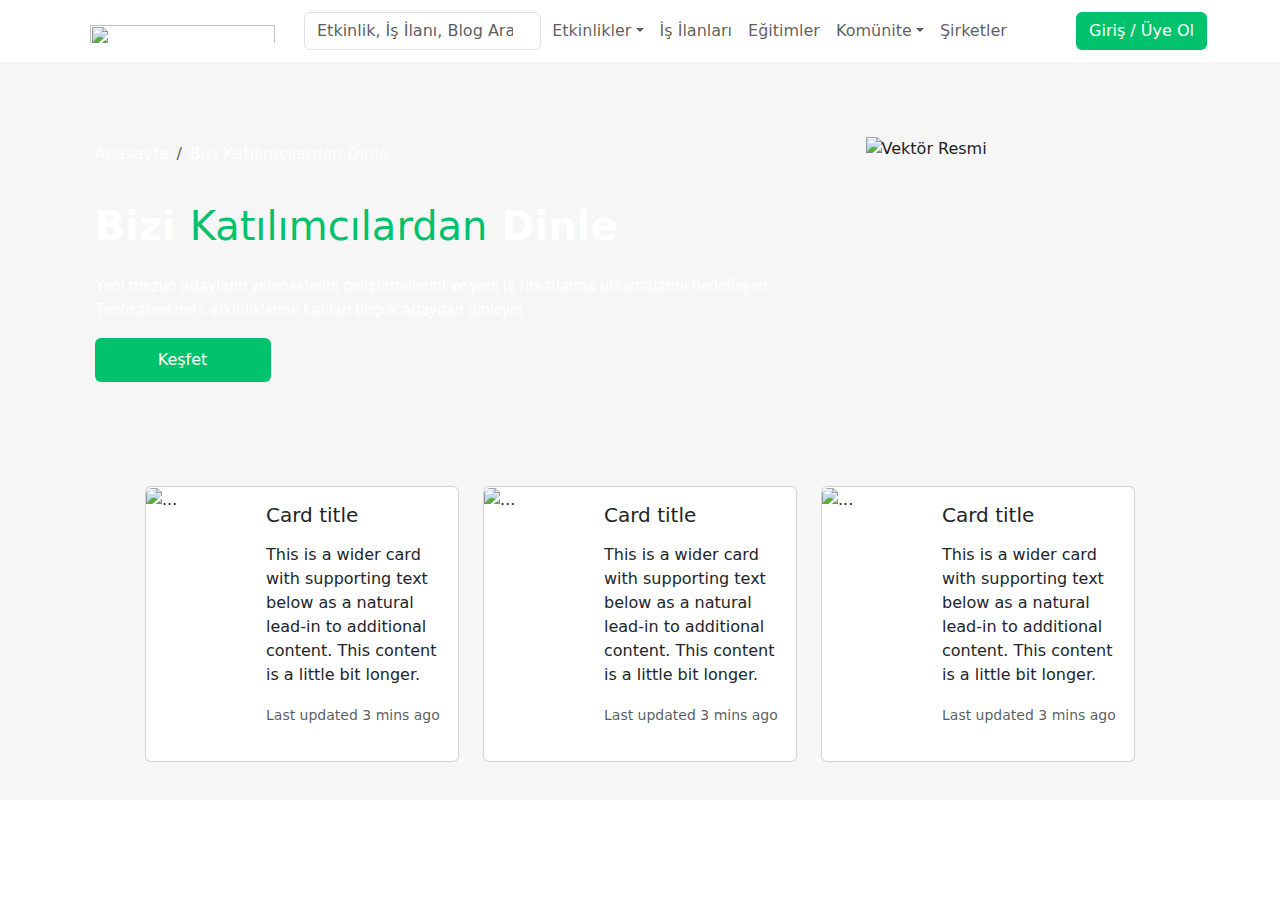
==== user-stories.html @ 36d45616 "Kod geliştirildi" ====
<!DOCTYPE html>
<html lang="en">
<head>
    <meta charset="UTF-8">
    <meta name="viewport" content="width=device-width, initial-scale=1.0">
    <link rel="icon" href="[data-uri]" type="image/x-icon" />
    <link rel="stylesheet" href="wwwroot/bootstrap/css/bootstrap.min.css">
    <link rel="stylesheet" href="https://cdnjs.cloudflare.com/ajax/libs/font-awesome/6.6.0/css/all.min.css" integrity="sha512-Kc323vGBEqzTmouAECnVceyQqyqdsSiqLQISBL29aUW4U/M7pSPA/gEUZQqv1cwx4OnYxTxve5UMg5GT6L4JJg==" crossorigin="anonymous" referrerpolicy="no-referrer" />
    <link rel="stylesheet" href="wwwroot/css/styles.css">
    <style>
    main{
        background-color:#F6F6F6 ;
    }
    .disDiv{
            padding: 0 24px;
    }
    .outer-div {
            padding: 24px;
        }
    .enDis {
            justify-content: center; /* Ortaya hizalamak için yatayda */
   
  
    }
    .row{
        display: flex;
        flex-wrap: wrap;
        justify-content: center;
    }
    .card{
        display: flex;
        flex-direction: column;
        height: 100%;
        align-items: center;
    }
    .custom-section {
    background-image: url('https://www.techcareer.net/assets/images/call-to-actions/pages/user-stories/background.png');
    background-repeat: no-repeat;
    background-size: cover;
    background-position: center;
    max-height: 400px;
    justify-content: center;
    align-items: center;
    height: 400px;
    width: 100%;
    padding: 0 0px;
    display: flex;
    align-items: center;
    }
    .left-column{
    display: flex;
    flex-direction: column;
    justify-content: flex-start;
    margin-top: 0;
    }

    .left-column h1 {
    margin-top: 20px;
    color:white;
    font-weight: 600;
    }
    .left-column span{
        color:#00C26D;
        font-weight: 500;
    }

    .vector-image {
    width: 320px;
    height: 250px;
    }
    .custom-section .left-column .breadcrumb a {
        color:white;
        text-decoration: none;
    }
    .custom-section .left-column p {
        color:white;
        font-size: 1rem;
        font-family: Roboto, sans-serif;
        line-height: 1.5;
        display: flex;
    }
    .custom-section .left-column button {
        color:white;
        font-size: 1rem;
        background-color: #00C26D;
        width: 150px;
        height: 30px;
    }
    .left-column .breadcrumb{
        margin-top: 0;
    }


    </style>
    <title>Bizi Katılımcılardan Dinle</title>
</head>
<body>
    <div class="container">
        <!-- Header -->
        <header class="css-1e3jqh">
            <div class="MuiContainer-root">
                <div class="toolbar">
                    <div class="container-fluid">
                        <div class="navbar navbar-expand-lg bg-body rounded">
                            <div class="collapse navbar-collapse d-lg-flex" id="navbarsExample11">
                                <a class="navbar-brand col-lg-2 p-2" href="#"><img loading="lazy" width="185" height="20" src="https://www.techcareer.net/assets/images/common/techcareer-logo.svg"></a>
                                <div class="col-lg-3 me-5">
                                    <form class="d-flex" role="search">
                                        <input class="form-control me-5" type="search" placeholder="Etkinlik, İş İlanı, Blog Ara" aria-label="Etkinlik, İş İlanı, Blog Ara">
                                    </form>
                                </div>
                                <ul class="navbar-nav col-lg-3 justify-content-lg-center">
                                    <li class="nav-item dropdown">
                                        <a class="nav-link dropdown-toggle" href="#" data-bs-toggle="dropdown" aria-expanded="false">Etkinlikler</a>
                                        <ul class="dropdown-menu">
                                            <li><a class="dropdown-item" href="#">Bootcamp</a></li>
                                            <li><a class="dropdown-item" href="#">Hackathon</a></li>
                                            <li><a class="dropdown-item" href="#">Hiring Challenge</a></li>
                                            <li><a class="dropdown-item" href="#">Tüm Etkinlikler</a></li>
                                        </ul>
                                    </li>
                                    <li class="nav-item">
                                        <a class="nav-link" href="#">İş İlanları</a>
                                    </li>
                                    <li class="nav-item">
                                        <a class="nav-link">Eğitimler</a>
                                    </li>
                                    <li class="nav-item dropdown">
                                        <a class="nav-link dropdown-toggle" href="#" data-bs-toggle="dropdown">Komünite</a>
                                        <ul class="dropdown-menu">
                                            <li><a class="dropdown-item" href="#">Komüniteye Katıl</a></li>
                                            <li><a class="dropdown-item" href="#">TDC</a></li>
                                            <li><a class="dropdown-item" href="#">Blog</a></li>
                                            <li><a class="dropdown-item" href="#">Podcast</a></li>
                                            <li><a class="dropdown-item" href="#">Kariyer Rehberi</a></li>
                                            <li><a class="dropdown-item" href="#">Teknik Sözlük</a></li>
                                        </ul>
                                    </li>
                                    <li class="nav-item">
                                        <a href="#" class="nav-link">Şirketler</a>
                                    </li>
                                </ul>
                                <div class="d-lg-flex col-lg-3 justify-content-lg-end" style="font-weight:200;">
                                    <button class="btn " style="background-color: #00C26D; color: white; ">Giriş / Üye Ol</button>
                                </div>
                            </div>
                        </div>
                    </div>
                </div>
            </div>
        </header>
    </div>
        <main>
            <div class="disDiv">
            <div class="container-fluid custom-section d-flex align-items-center">
                <div class="container">
                    <div class="row d-flex align-items-center">
                        <div class="col-md-7 left-column">
                            <nav class="mt-0" aria-label="breadcrumb">
                                <ol class="breadcrumb">
                                    <li class="breadcrumb-item"><a href="#">Anasayfa</a></li>
                                    <li class="breadcrumb-item active" aria-current="page"><a href="">Bizi Katılımcılardan Dinle</a></li>
                                </ol>
                            </nav>
                            <div>
                                <h1>Bizi <span>Katılımcılardan</span> Dinle</h1>
                            </div>
                            
                            <p>Yeni mezun adayların yeteneklerini geliştirmelerini ve yeni iş fırsatlarına ulaşmalarını hedefleyen Techcareer.net'i, etkinliklerine katılan birçok adaydan dinleyin</p>
                            <button class="btn">Keşfet</button>
                        </div>
                        <div class="col-md-4 right-column d-flex justify-content-end">
                            <img src="https://www.techcareer.net/assets/images/call-to-actions/pages/user-stories/vector.svg" class="img-fluid vector-image" alt="Vektör Resmi">
                        </div>
                    </div>
                </div>
            </div>
        </div>

        <!-- Yorum Alanı Başlıyor -->

        <div class="enDis">
            <div class="outer-div">
                <div class="row">
                    <div class="col-12 col-md-3 mb-3">
                        <div class="card mb-3" style="max-width: 540px;">
                            <div class="row g-0">
                              <div class="col-md-4">
                                <img src="..." class="img-fluid rounded-start" alt="...">
                              </div>
                              <div class="col-md-8">
                                <div class="card-body">
                                  <h5 class="card-title">Card title</h5>
                                  <p class="card-text">This is a wider card with supporting text below as a natural lead-in to additional content. This content is a little bit longer.</p>
                                  <p class="card-text"><small class="text-body-secondary">Last updated 3 mins ago</small></p>
                                </div>
                              </div>
                            </div>
                          </div>
                    </div>
                    <div class="col-12 col-md-3 mb-3">
                        <div class="card mb-3" style="max-width: 540px;">
                            <div class="row g-0">
                              <div class="col-md-4">
                                <img src="..." class="img-fluid rounded-start" alt="...">
                              </div>
                              <div class="col-md-8">
                                <div class="card-body">
                                  <h5 class="card-title">Card title</h5>
                                  <p class="card-text">This is a wider card with supporting text below as a natural lead-in to additional content. This content is a little bit longer.</p>
                                  <p class="card-text"><small class="text-body-secondary">Last updated 3 mins ago</small></p>
                                </div>
                              </div>
                            </div>
                          </div>
                    </div>
                    <div class="col-12 col-md-3 mb-3">
                        <div class="card mb-3" style="max-width: 540px;">
                            <div class="row g-0">
                              <div class="col-md-4">
                                <img src="..." class="img-fluid rounded-start" alt="...">
                              </div>
                              <div class="col-md-8">
                                <div class="card-body">
                                  <h5 class="card-title">Card title</h5>
                                  <p class="card-text">This is a wider card with supporting text below as a natural lead-in to additional content. This content is a little bit longer.</p>
                                  <p class="card-text"><small class="text-body-secondary">Last updated 3 mins ago</small></p>
                                </div>
                              </div>
                            </div>
                          </div>
                    </div>
                    <!-- Daha fazla kart buraya eklenecek -->
                </div>
            </div>
        </div>
                    
        </main>
    
    <script src="wwwroot/bootstrap/js/bootstrap.bundle.min.js"></script>
    <script src="wwwroot/js/index.js"></script>
</body>
</html>
---- wwwroot/css/styles.css ----
@import url('https://fonts.googleapis.com/css2?family=Roboto:ital,wght@0,100;0,300;0,400;0,500;0,700;0,900;1,100;1,300;1,400;1,500;1,700;1,900&display=swap');

*, *::before, *::after{
    box-sizing: inherit;
}
body{
padding: 0;
margin: 0;
color: #1D1D1D;
font-size: 1rem;
background-color: #fff;
max-width: 100%;
width: 100%;
background-color: #fff;
position: relative;
}
.MuiContainer-root {
   align-items: center;
    justify-content: space-between; 
}
img {
    overflow-clip-margin: content-box;
    overflow: clip;
}
.css-1e3jqh{
    background-color: #fff; /* Arka plan rengini tanımla */
    color: #fff;
  /*  box-shadow: 0px 10px 0 rgba(0, 0, 0, 0.2)  */
}

header{
margin: 0;
background-color: #F8F9FA;
}
main{
display: block;
unicode-bidi: isolate;
}/*
footer{

}
*/
.navbar-nav {
    white-space: nowrap;
}
.griAlan{
    background-color: #293349;
    width: 100%;
    height: 126px;
    position: relative;
}
.css-1aqbj7p{
    background-color: #F6F8FF;
    width: 100%;
    max-width: 100%;
}
.element-1 {
    position: absolute;
    margin-left: auto;
    margin-right: auto;;
    top: 50px;
    left: 21%;
}
.element-2 {
    position: absolute;
    margin-left: auto;
    margin-right: auto;
    right: 20.5%;
    top: 44px;
}


.css-1u594y4{
    padding-left: 0;
    padding-right: 0;
    width: 100%;
    margin-left: auto;
    box-sizing: border-box;
    margin-right: auto;
    display: block;
    padding-left: 16px;
    padding-right: 16px;
    margin: auto;
    position: relative;
    z-index: 3;
    right: 0;
}
.slick-list{
    overflow: hidden;
    margin: 0;
    padding: 0;
    position: relative;
    display: block;
    top: 65px;
}
.slick-list {
    position: relative;
    margin-left: auto;
    margin-right: auto;
    border-style: solid;
    border-width: 0px 16px 16px 0px;
    border-image-slice: 0 16 16 0;
    border-image-source: linear-gradient(-125deg, transparent 13px, #00C26D 0 calc(100% - 9px), transparent 0);
        
    }
.css-56k8jx{
    position:relative;
    width: 100%;
    height: 100%;
    display: flex;
    -webkit-box-align: center;
    align-items: center;
    background-color: #F0F0F0;
}
.css-1qsxih2{
    width: 100%;
    margin-left: auto;
    box-sizing: border-box;
    margin-right: auto;
    display: block;
    padding-left: 16px;
    padding-right: 16px;
}
#carousel-container {
    position: relative;
    display: flex;
    justify-content: center;
    /* transition: transform 0.5s ease; */
    width: 1032px;
    overflow: hidden;
    margin: 0 auto;
  }
.carousel-control-prev, .carousel-control-next{
    opacity:1;
    transition: transform 0.5s ease;
}
  #customCarousel{
    display: flex;
  width: 1032px; /* 5 görsel x 170px genişlik + boşluklar */
  overflow: hidden;
  margin: 0 auto; /* Ortaya hizalar */
  position: relative;
  }
  .carousel-item.active {
    display: flex;
    justify-content: center;
  }
  
  #customCarousel .carousel .slide {
    overflow: hidden;
    justify-content: center;
  }

  #carouselPrev,#carouselPrev1,#carouselPrev2,  #carouselNext,#carouselNext1,#carouselNext2 {
    position: absolute;
    top: 50%;
    transform: translateY(-50%);
    background:url('https://www.techcareer.net/assets/images/common/pagination-icon.svg');
    background-repeat: no-repeat;
    color: #fff;
    border: none;
    padding: 25px;
    cursor: pointer;
    z-index: 2;
  }
  
  #carouselPrev,#carouselPrev1,#carouselPrev2  {
    left: 30px; /* Butonların sola hizalanması */
    transform:translateY(-50%) rotate(180deg);
    content: "←";
  }

  #carouselPrev::before,#carouselPrev1::before,#carouselPrev2::before  {
    opacity: 1;
    color:#fff;
  }
 

  #carouselNext,#carouselNext1,#carouselNext2 {
    right: 10px; /* Butonların sağa hizalanması */
  }
  #carouselNext::before,#carouselNext1::before,#carouselNext2::before {
    opacity: 1;
    color:#fff;
  }
  span .carousel-control-prev-icon{
    display: none;
  }
.css-1mua0o4{
    background-color: #F6F6F6;
    padding-top: 48px;
    padding-bottom: 48px;
}
.css-1qsxih2{
    /*width: 100%;
    margin-left: auto;
    box-sizing: border-box;
    margin-right: auto;
    display: block;*/
    padding: 16px; /* Padding değerini ihtiyacınıza göre ayarlayın */
    max-width: 1200px; /* Genişliği ekran boyutuna göre ayarlayın */
    margin: 0 auto; /* Ortalamak için auto margin kullanın */
}
.css-1sg0zbq{
    margin: 0;
    font-size: 2rem;
    font-weight: bold;
    letter-spacing: 0.25px;
    line-height: 1.2;
    font-family: Roboto, sans-serif;
    text-align: center;
    margin-bottom: 32px;
    color: #1D1D1D;
}
h2{
    display: block;
    margin-block-start: 0.83em;
    margin-block-end: 0.83em;
    margin-inline-start: 0px;
    margin-inline-end: 0px;
    font-weight: bold;
    unicode-bidi: isolate;

}
.css-hvihbn {
    box-sizing: border-box;
    display: -webkit-box;
    display: -webkit-flex;
    display: -ms-flexbox;
    display: flex;
    -webkit-box-flex-wrap: wrap;
    -webkit-flex-wrap: wrap;
    -ms-flex-wrap: wrap;
    flex-wrap: wrap;
    width: 100%;
    -webkit-flex-direction: row;
    -ms-flex-direction: row;
    flex-direction: row;
 /*   margin-top: -20px; */
    -webkit-box-pack: center;
    -ms-flex-pack: center;
    -webkit-justify-content: center;
    justify-content: center;
    -webkit-align-items: center;
    -webkit-box-align: center;
    -ms-flex-align: center;
    align-items: center;
}
.css-adfut0{
    margin:0;
    font:inherit;
    color:#00C26D;
    -webkit-text-decoration: none;
    text-decoration: none;
}
.css-9s7n10 {
    width: 100%;
    position: relative;
    border-radius: 4px;
    margin-top:-60px;
    padding: 16px;
    padding-bottom: 16px;
}

.css-cxrmjv {
    overflow: hidden;
    text-overflow: ellipsis;
    padding-left: 7px;
    padding-right: 7px;
    white-space: nowrap;
}
.css-1d3bbye{
    box-sizing: border-box;
    display: -webkit-box;
    display: -webkit-flex;
    display: -ms-flexbox;
    display: flex;
    -webkit-box-flex-wrap: wrap;
    -webkit-flex-wrap: wrap;
    -ms-flex-wrap: wrap;
    flex-wrap: wrap;
    width: 100%;
    -webkit-flex-direction: row;
    -ms-flex-direction: row;
    flex-direction: row;
}
.css-1coxk5r {
    box-sizing: border-box;
    margin: 0;
    -webkit-flex-direction: row;
    -ms-flex-direction: row;
    flex-direction: row;
    -webkit-flex-basis: 58.333333%;
    -ms-flex-preferred-size: 58.333333%;
    flex-basis: 58.333333%;
    -webkit-box-flex: 0;
    -webkit-flex-grow: 0;
    -ms-flex-positive: 0;
    flex-grow: 0;
    max-width: 58.333333%;
    padding: 16px;
    padding-right: 0px;
}
.css-1l56znf {
    box-sizing: border-box;
    margin: 0;
    -webkit-flex-direction: row;
    -ms-flex-direction: row;
    flex-direction: row;
    -webkit-flex-basis: 41.666667%;
    -ms-flex-preferred-size: 41.666667%;
    flex-basis: 41.666667%;
    -webkit-box-flex: 0;
    -webkit-flex-grow: 0;
    -ms-flex-positive: 0;
    flex-grow: 0;
    max-width: 41.666667%;
    padding: 16px;
}
.card-img-top {
    object-fit: cover;
}
.chip {
    margin: 2px;
    padding: 5px 10px;
    border: 1px solid #6c757d;
    border-radius: 16px;
    background-color: #f8f9fa;
    color: #6c757d;
    display: inline-block;
}
.chip.secondary {
    border-color: #007bff;
    color: #007bff;
}
.full-width {
    width: 100%;
}
.divider {
    border-top: 1px solid #dee2e6;
    margin: 20px 0;
}
.card-container {
    margin-bottom: 20px;
}
.card-img-top{
    margin-top: 10px;
}

@media (min-width: 600px) {
    .css-1qsxih2 {
        padding-left: 24px;
        padding-right: 24px;
    }
}
@media (min-width: 1200px) {
    .css-1qsxih2 {
        max-width: 1200px;
    }
}
.css-d7xnu1 {
    width: 100%;
    margin-left: auto;
    box-sizing: border-box;
    margin-right: auto;
    display: block;
    padding-left: 16px;
    padding-right: 16px;
    padding-top: 48px;
    padding-bottom: 48px;
}
.display-5 {
    font-size: 2.5rem; /* Başlığı daha büyük hale getirmek için */
    font-weight: 600;
}
.css-1u3t278 {
    box-sizing: border-box;
    display: -webkit-box;
    display: -webkit-flex;
    display: -ms-flexbox;
    display: flex;
    -webkit-box-flex-wrap: wrap;
    -webkit-flex-wrap: wrap;
    -ms-flex-wrap: wrap;
    flex-wrap: wrap;
    width: 100%;
    -webkit-flex-direction: row;
    -ms-flex-direction: row;
    flex-direction: row;
    width: calc(100% + 24px);
    margin-left: -24px;
}
.css-1lmghtu {
    box-sizing: border-box;
    margin: 0;
    display: flex;
    -webkit-flex-direction: row;
    -ms-flex-direction: row;
    flex-direction: row;
    justify-content: center;
    align-items: center;
}
.css-1qm1lh {
    margin-bottom: 16px;
}
.css-nl5o9c {
    margin: 0;
    font-size: 1.125rem;
    font-weight: 500;
    letter-spacing: 0.15px;
    line-height: 1.4;
    font-family: Roboto, sans-serif;
    margin-bottom: 8px;
    word-break: break-word;
}
.css-1g4jgci {
    margin: 0;
    font-size: 0.875rem;
    letter-spacing: 0.17px;
    font-family: Roboto, sans-serif;
    font-weight: 400;
    line-height: 1.43;
    word-break: break-word;
}
.css-be7eom {
    margin: 0;
    font-size: 1.5625rem;
    font-weight: 500;
    letter-spacing: 0.25px;
    line-height: 1.2;
    font-family: Roboto, sans-serif;
}
.css-7t82bl {
    margin: 0;
    font-size: 1.125rem;
    font-weight: 600;
    letter-spacing: 0.15px;
    line-height: 1.4;
    font-family: Roboto, sans-serif;
    margin-top: 8px;
    margin-bottom: 8px;
    color: #00C26D;
}
@media (min-width: 900px) {
    .css-1s4dy3l {
        background: #EFFFEB url('https://www.techcareer.net/assets/images/pages/careerGuide/common/cta-bg-desktop.svg') right bottom no-repeat;
        max-height: 500px;
    }
}
.css-18j1132 {
    position: relative;
    justify-content: center;
    width: 100%;
    height: auto;
    display: -webkit-box;
    display: -webkit-flex;
    display: -ms-flexbox;
    display: flex;
    -webkit-align-items: center;
    -webkit-box-align: center;
    -ms-flex-align: center;
    align-items: center;
    background-color: #F6F6F6;
    padding-top: 48px;
    padding-bottom: 48px;
}
.css-fm7guu {
    margin: 0;
    font-size: 1.5625rem;
    font-weight: 500;
    letter-spacing: 0.25px;
    line-height: 1.2;
    font-family: Roboto, sans-serif;
    margin-bottom: 32px;
}

 /*
.css-u7q6xk{
    
}
 Belirli bir container içindeki ilk row g-0 
.MuiBox-root.css-18j1132 .MuiContainer-root.css-1qsxih2 .carousel-inner .carousel-item .d-flex .row.g-0 {
    
} */

#bodyAuthor{
    display: flex;
    flex-direction: column;
    justify-content: space-between;
    height: 100%;
}
.css-18j1132 .carousel-inner img {
    width: 100%;
    height: 100%;
    object-fit: contain;
    border-radius: 4px; /* Yuvarlak kenarları korumak için */
}


.col-md-8 {
    overflow-y: hidden; /* col-md-8 divi içinde scrollbar oluşmasını engeller */
}

.scrollable-text {
    max-height: 150px; /* Yazının kaplayacağı maksimum yükseklik */
    overflow-y: auto; /* Scrollbar aktif etmek için */
    padding-right: 10px; /* Scrollbar ile metin arasında boşluk bırakır */
    margin-right: -10px; /* İkinci scrollbar'ı engellemek için */
}
.sahis {
    display: flex;
    align-items: center;
    position: relative;
    margin: 40px;
}
.svgTirnak {
    position:absolute;
    margin-right: 8px;
    top:0;
    left:-40px;
}
.ms-1 .card-text + .card-text{
    margin-top:0;
}

.css-1i4mfz {
    display: inline-flex; /* Elemanları yatay olarak hizalar */
    align-items: center;  /* Dikey hizalamayı ortalar */
    text-decoration: none; /* Alt çizgiyi kaldırır */
    color: #00C26D;
}

.css-1i4mfz .css-pt151d {
    margin-left: 8px; /* İkon ile metin arasında boşluk bırakır */
    display: inline-flex; /* İkonun hizalanmasını sağlar */
}

.css-vubbuv {
    width: 20px;
    height: 20px;
    color:#00C26D;
}
.yesilButon{
    font-weight: 500;
}
.css-fd2ajh{
    background-color: #293349;
    padding-top: 48px;
    padding-bottom: 48px;
    text-align: center;
    color:#fff;
}
.css-1e8t2v3 {
    margin:0;
    font-weight: 500;
    letter-spacing: 0.25px;
    line-height: 1.2;
    font-family: Roboto, sans-serif;
    margin-bottom: 16px;
}
.css-blwhuo {
    margin: 0;
    font-size: 1.25rem;
    line-height: 1.33;
    font-family: Roboto, sans-serif;
    font-weight: 400;
    margin-bottom: 32px;
}
form{
    display: block;
    margin-top:0em;

}
/*
.css-1l4w6pd {
    display: -webkit-box;
    display: -webkit-flex;
    display: -ms-flexbox;
    display: flex;
    -webkit-box-pack: center;
    -ms-flex-pack: center;
    -webkit-justify-content: center;
    justify-content: center;
}
    
.css-1xp7el {
    position: relative;
}
.css-1tenbrk {
    display: -webkit-inline-box;
    display: -webkit-inline-flex;
    display: -ms-inline-flexbox;
    display: inline-flex;
    -webkit-flex-direction: column;
    -ms-flex-direction: column;
    flex-direction: column;
    position: relative;
    min-width: 0;
    padding: 0;
    margin: 0;
    border: 0;
    vertical-align: top;
    width: 100%;
}
.css-dafp8o {
    font-size: 1rem;
    letter-spacing: 0.15px;
    font-family: Roboto, sans-serif;
    font-weight: 400;
    line-height: 1.4375em;
    color: #1D1D1D;
    box-sizing: border-box;
    position: relative;
    cursor: text;
    display: -webkit-inline-box;
    display: -webkit-inline-flex;
    display: -ms-inline-flexbox;
    display: inline-flex;
    -webkit-align-items: center;
    -webkit-box-align: center;
    -ms-flex-align: center;
    align-items: center;
    width: 100%;
    position: relative;
    border-radius: 4px;
    padding-left: 14px;
    background-color: #fff;
    padding-right: 112px;
}
.css-bocs3y {
    display: -webkit-inline-box;
    display: -webkit-inline-flex;
    display: -ms-inline-flexbox;
    display: inline-flex;
    -webkit-align-items: center;
    -webkit-box-align: center;
    -ms-flex-align: center;
    align-items: center;
    -webkit-box-pack: center;
    -ms-flex-pack: center;
    -webkit-justify-content: center;
    justify-content: center;
    position: relative;
    box-sizing: border-box;
    -webkit-tap-highlight-color: transparent;
    background-color: transparent;
    outline: 0;
    border: 0;
    margin: 0;
    border-radius: 0;
    padding: 0;
    cursor: pointer;
    -webkit-user-select: none;
    -moz-user-select: none;
    -ms-user-select: none;
    user-select: none;
    vertical-align: middle;
    -webkit-text-decoration: none;
    text-decoration: none;
    color: inherit;
    font-family: Roboto, sans-serif;
    font-weight: 500;
    font-size: 0.9375rem;
    line-height: 1.75;
    text-transform: uppercase;
    min-width: 64px;
    padding: 8px 22px;
    border-radius: 4px;
    -webkit-transition: background-color 250ms cubic-bezier(0.4, 0, 0.2, 1) 0ms, box-shadow 250ms cubic-bezier(0.4, 0, 0.2, 1) 0ms, border-color 250ms cubic-bezier(0.4, 0, 0.2, 1) 0ms, color 250ms cubic-bezier(0.4, 0, 0.2, 1) 0ms;
    transition: background-color 250ms cubic-bezier(0.4, 0, 0.2, 1) 0ms, box-shadow 250ms cubic-bezier(0.4, 0, 0.2, 1) 0ms, border-color 250ms cubic-bezier(0.4, 0, 0.2, 1) 0ms, color 250ms cubic-bezier(0.4, 0, 0.2, 1) 0ms;
    color: #fff;
    background-color: #00C26D;
    box-shadow: 0px 3px 1px -2px rgba(0, 0, 0, 0.2), 0px 2px 2px 0px rgba(0, 0, 0, 0.14), 0px 1px 5px 0px rgba(0, 0, 0, 0.12);
    box-shadow: none;
    font-weight: 500;
    text-transform: initial;
    letter-spacing: 0.025rem;
    font-size: 0.938rem;
}
.css-w0pj6f {
    overflow: hidden;
    pointer-events: none;
    position: absolute;
    z-index: 0;
    inset: 0px;
    border-radius: inherit;
}
.css-1a6giau {
    display: -webkit-box;
    display: -webkit-flex;
    display: -ms-flexbox;
    display: flex;
    height: 0.01em;
    max-height: 2em;
    -webkit-align-items: center;
    -webkit-box-align: center;
    -ms-flex-align: center;
    align-items: center;
    white-space: nowrap;
    color: rgba(0, 0, 0, 0.54);
    margin-right: 8px;
}
.css-ihdtdm {
    float: unset;
    width: auto;
    overflow: hidden;
    padding: 0;
    line-height: 11px;
    -webkit-transition: width 150ms cubic-bezier(0.0, 0, 0.2, 1) 0ms;
    transition: width 150ms cubic-bezier(0.0, 0, 0.2, 1) 0ms;
}
legend {
    display: block;
    padding-inline-start: 2px;
    padding-inline-end: 2px;
    unicode-bidi: isolate;
    border-width: initial;
    border-style: none;
    border-color: initial;
    border-image: initial;
}
fieldset {
    display: block;
    margin-inline-start: 2px;
    margin-inline-end: 2px;
    padding-block-start: 0.35em;
    padding-inline-start: 0.75em;
    padding-inline-end: 0.75em;
    padding-block-end: 0.625em;
    min-inline-size: min-content;
    border-width: 2px;
    border-style: groove;
    border-color: rgb(192, 192, 192);
    border-image: initial;
}
.css-igs3ac {
    text-align: left;
    position: absolute;
    bottom: 0;
    right: 0;
    top: -5px;
    left: 0;
    margin: 0;
    padding: 0 8px;
    pointer-events: none;
    border-radius: inherit;
    border-style: solid;
    border-width: 1px;
    overflow: hidden;
    min-width: 0%;
    border-color: rgba(0, 0, 0, 0.23);
}
    */

.css-oglgd8{
    margin: 0;
    font-size: 1rem;
    font-weight: 500;
    letter-spacing: 0.15px;
    font-family: Roboto, sans-serif;
    line-height: 1.75;
    margin-top: 32px;
    color: #00C26D;
}    
.input-group {
    max-width: 500px;
    height: 50px;
    line-height: 50px;
    margin: auto;
  }
  
  .input-group-text {
    background-color: #f1f1f1;
  }
  
  
  
  .btn-success {
    border-radius: 0;
    background-color: #00C26D;
    border-radius: 10px;
  }
  
  input::placeholder {
    color: #999;
  }
  .css-1n2xzy7 {
    display: flex;
    justify-content: center;
    align-items: center; /* Dikey hizalama */
    margin: auto;
    margin-bottom: 5px;
}
.css-1792bpf {
    margin: 0;
    font-size: 1rem;
    letter-spacing: 0.15px;
    font-family: sans-serif;
    font-weight: 400;
    line-height: 1.5;
}

p{
        display: block;
        margin-block-start: 1em;
        margin-block-end: 1em;
        margin-inline-start: 0px;
        margin-inline-end: 0px;
        unicode-bidi: isolate;
}
.css-t9ugv8 {
    width: 1px; /* Dikey çizgi gibi görünmesi için */
    height: 24px; /* İhtiyaca göre yüksekliği ayarlayın */
    background-color: #D8D8D8;
    margin: 0 12px; /* Çizginin iki tarafındaki boşluk */
    border: none; /* Varsayılan hr stilini kaldırır */
    /* margin: 0;
    flex-shrink: 0;
    border-width: 0;
    border-style: solid;
    border-color: #D8D8D8;
    border-bottom-width: 0;
    margin-top: 8px;
    margin-bottom: 8px;
    height: auto;
    border-right-width: thin;
    -webkit-align-self: stretch;
    -ms-flex-item-align: stretch;
    align-self: stretch; */
}
hr {
    display: block;
    margin-block-start: 0.5em;
    margin-block-end: 0.5em;
    margin-inline-start: auto;
    margin-inline-end: auto;
    unicode-bidi: isolate;
    overflow: hidden;
    border-style: inset;
    border-width: 1px;
}
.css-1792bpf, .css-1mbxzer {
    margin: 0;
    font-size: 1rem;
    font-family: sans-serif;
    font-weight: 400;
    line-height: 1.5;
}
.css-4v6a2j {
    margin: 0;
    font: inherit;
    color: #fff;
    -webkit-text-decoration: none;
    text-decoration: none;
    color: #fff;
}

#footer {
    display: flex;
    position: relative;
    margin-left: 200px;
    font-family: 'Roboto', sans-serif;
    color: #666;
    height: 500px;
}

#footer h5 {
    font-size: 16px;
    color: #6c757d;
    opacity: 0.6;
    
}

#footer ul {
    padding-left: 0;
}

#footer ul li a {
    color: #1D1D1D;
    text-decoration: none;
    font-weight: 500;
    ;
}

#footer ul li a:hover {
    text-decoration: solid;
}

#footer-divider {
    border-color: #d8d8d8;
}

#language-switcher .list-inline-item a {
    color: #000;
    text-decoration: none;
    font-size: 14px;
}

#language-switcher .list-inline-item a:hover {
    color: #007bff;
}

.fab {
    font-size: 18px;
    color: #666;
    margin-right: 10px;
}

.fab:hover {
    color: #007bff;
}

#footer-social img {
    max-width: 150px;
}

#footer p {
    font-size: 14px;
    margin-bottom: 5px;
}
#techcareer ul li {
    font-size: 0.875rem;
    margin-bottom: 15px; 
}
#apply ul li {
    font-size: 0.875rem;
    margin-bottom: 15px; 
}
#for-you ul li {
    font-size: 0.875rem;
    margin-bottom: 15px; 
}
#privacy-policy ul li {
    font-size: 0.875rem;
    margin-bottom: 15px; 
}
.sosyal-medya-baslik{
    margin: 0;
    font-size: 0.875rem;
    letter-spacing: 0.17px;
    font-family: Roboto, sans-serif;
    font-weight: 400;
    line-height: 1.43;
    color: #878787;
    text-transform: uppercase;
    margin-bottom: 17.6px;
}
#footer-center div{
    font-size:0.75rem;
}
.mail{
    text-decoration:none;
    color:#878787;
}
.small-text{
    margin: 0;
    font-size: 1rem;
    letter-spacing: 0.15px;
    font-family: Roboto, sans-serif;
    font-weight: 400;
    line-height: 1.5;
    text-align: justify;
    color: #878787;
    font-size: 0.55rem;
    word-wrap: break-word;
}
.griAlan {
    display: flex;
    justify-content: center;
    margin-top: 10px;
}

.css-1mua0o4 .card {
    display: flex;
    flex-direction: column;
    height: 100%;
    min-height: 400px;
  }
  .css-1mua0o4 .card .d-flex {
    justify-content: center;
    text-align: center;
    font-size: 0.8125rem;
  }
  .css-1mua0o4 .card .card-title{
    justify-content: center;
    text-align: center;
  }

  .css-1mua0o4 .card img{
    justify-content: center;
    text-align: center;
  }
  .buyukResim {
    position: relative;
    width: 100%;
    height: 400px;
    background:url('https://www.techcareer.net/assets/images/call-to-actions/pages/user-stories/background.png');
  }
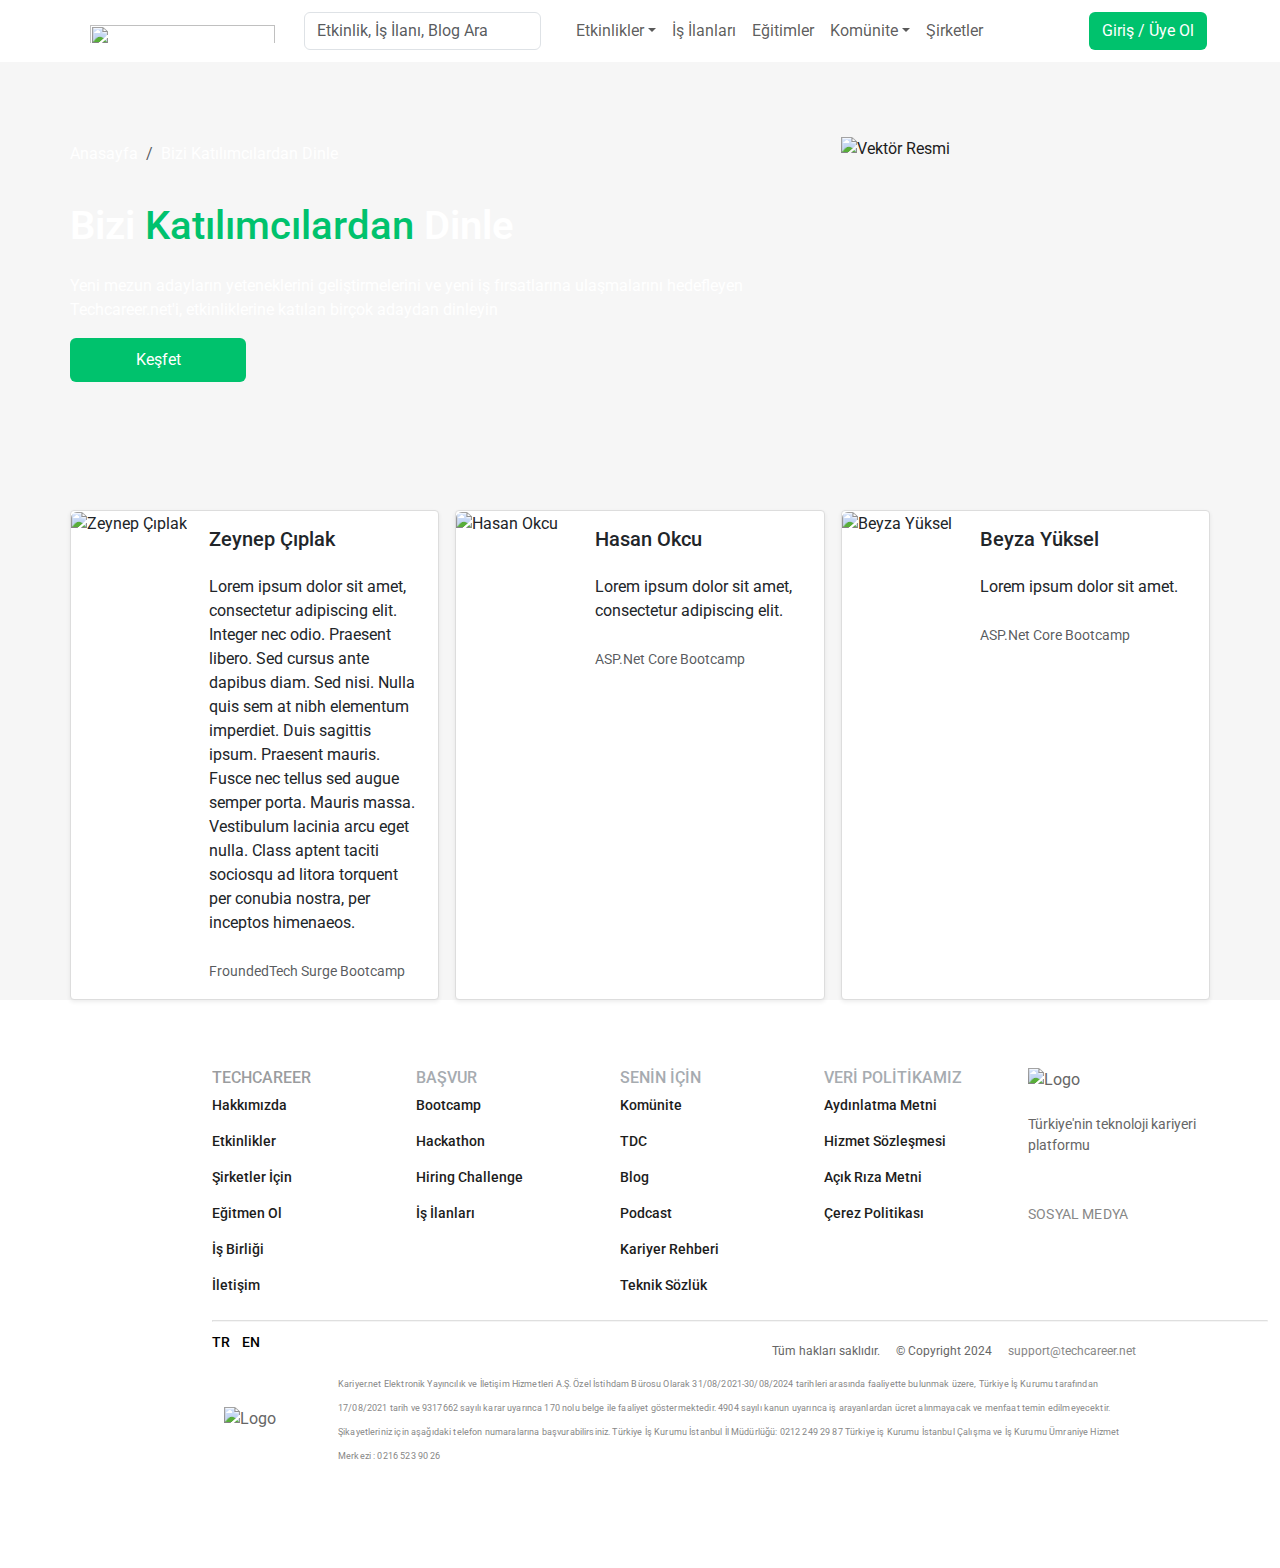
==== commit fbef7a1d: "class düzenlemesi yapıldı" ====
--- a/user-stories.html
+++ b/user-stories.html
@@ -21,17 +21,23 @@
             justify-content: center; /* Ortaya hizalamak için yatayda */
    
   
-    }
+    } /*
     .row{
         display: flex;
         flex-wrap: wrap;
         justify-content: center;
     }
-    .card{
-        display: flex;
-        flex-direction: column;
-        height: 100%;
-        align-items: center;
+    .comments {
+      margin-top: 20px;
+    }
+
+    .comment {
+      padding: 10px;
+      border-bottom: 1px solid #ddd;
+    }
+
+    .comment:last-child {
+      border-bottom: none;
     }
     .custom-section {
     background-image: url('https://www.techcareer.net/assets/images/call-to-actions/pages/user-stories/background.png');
@@ -89,8 +95,46 @@
     .left-column .breadcrumb{
         margin-top: 0;
     }
-
-
+    .col-12 .col-md-3 .mb-3 {
+        width: 100%;
+        max-width: 100%;
+    }
+    .ozel-boyut{
+        width: 367px;
+        max-width: 367px;
+        height: auto;
+    }  */
+    
+    .card-container {
+  display: flex;
+  flex-wrap: wrap;
+  gap: 1rem; /* Kartlar arasında boşluk */
+}
+
+.card {
+  flex: 1 1 30%; /* Her kart %30 genişliğe sahip olacak, 3 kart bir satıra yerleştirilecek */
+  display: flex;
+  flex-direction: column; /* Kart içindeki öğeleri dikey olarak yerleştirir */
+  border: 1px solid #ddd; /* Kartın kenarlığı */
+  border-radius: .25rem; /* Kart köşeleri yuvarlatılmış */
+  box-shadow: 0 .125rem .25rem rgba(0,0,0,.075); /* Kart gölgesi */
+}
+
+.card img {
+  max-width: 100%;
+  height: auto;
+  object-fit: cover; /* Resimlerin kart alanına uygun şekilde kırpılmasını sağlar */
+}
+
+.card-body {
+  display: flex;
+  flex-direction: column; /* Kart içeriğini dikey olarak yerleştirir */
+  flex: 1; /* Kartın içeriği, yüksekliğin tamamını kaplamasını sağlar */
+}
+
+.card-text {
+  margin-bottom: .5rem; /* Metinler arasında boşluk */
+}
     </style>
     <title>Bizi Katılımcılardan Dinle</title>
 </head>
@@ -103,7 +147,7 @@
                     <div class="container-fluid">
                         <div class="navbar navbar-expand-lg bg-body rounded">
                             <div class="collapse navbar-collapse d-lg-flex" id="navbarsExample11">
-                                <a class="navbar-brand col-lg-2 p-2" href="#"><img loading="lazy" width="185" height="20" src="https://www.techcareer.net/assets/images/common/techcareer-logo.svg"></a>
+                                <a class="navbar-brand col-lg-2 p-2" href="index.html"><img loading="lazy" width="185" height="20" src="https://www.techcareer.net/assets/images/common/techcareer-logo.svg"></a>
                                 <div class="col-lg-3 me-5">
                                     <form class="d-flex" role="search">
                                         <input class="form-control me-5" type="search" placeholder="Etkinlik, İş İlanı, Blog Ara" aria-label="Etkinlik, İş İlanı, Blog Ara">
@@ -179,64 +223,157 @@
 
         <!-- Yorum Alanı Başlıyor -->
 
-        <div class="enDis">
-            <div class="outer-div">
-                <div class="row">
-                    <div class="col-12 col-md-3 mb-3">
-                        <div class="card mb-3" style="max-width: 540px;">
-                            <div class="row g-0">
-                              <div class="col-md-4">
-                                <img src="..." class="img-fluid rounded-start" alt="...">
-                              </div>
-                              <div class="col-md-8">
-                                <div class="card-body">
-                                  <h5 class="card-title">Card title</h5>
-                                  <p class="card-text">This is a wider card with supporting text below as a natural lead-in to additional content. This content is a little bit longer.</p>
-                                  <p class="card-text"><small class="text-body-secondary">Last updated 3 mins ago</small></p>
-                                </div>
-                              </div>
-                            </div>
-                          </div>
-                    </div>
-                    <div class="col-12 col-md-3 mb-3">
-                        <div class="card mb-3" style="max-width: 540px;">
-                            <div class="row g-0">
-                              <div class="col-md-4">
-                                <img src="..." class="img-fluid rounded-start" alt="...">
-                              </div>
-                              <div class="col-md-8">
-                                <div class="card-body">
-                                  <h5 class="card-title">Card title</h5>
-                                  <p class="card-text">This is a wider card with supporting text below as a natural lead-in to additional content. This content is a little bit longer.</p>
-                                  <p class="card-text"><small class="text-body-secondary">Last updated 3 mins ago</small></p>
-                                </div>
-                              </div>
-                            </div>
-                          </div>
-                    </div>
-                    <div class="col-12 col-md-3 mb-3">
-                        <div class="card mb-3" style="max-width: 540px;">
-                            <div class="row g-0">
-                              <div class="col-md-4">
-                                <img src="..." class="img-fluid rounded-start" alt="...">
-                              </div>
-                              <div class="col-md-8">
-                                <div class="card-body">
-                                  <h5 class="card-title">Card title</h5>
-                                  <p class="card-text">This is a wider card with supporting text below as a natural lead-in to additional content. This content is a little bit longer.</p>
-                                  <p class="card-text"><small class="text-body-secondary">Last updated 3 mins ago</small></p>
-                                </div>
-                              </div>
-                            </div>
-                          </div>
-                    </div>
-                    <!-- Daha fazla kart buraya eklenecek -->
-                </div>
+
+        <div class="container mt-5">
+            <div class="card-container mt-0">
+              <!-- Card 1 -->
+              <div class="card">
+                <div class="row g-0">
+                  <div class="col-md-4">
+                    <img src="https://cdn.gcp.techcareer.net/Zeynep_Ciplak_b1c26a7216/Zeynep_Ciplak_b1c26a7216.jpg?w=256&q=100" class="img-fluid rounded-start" alt="Zeynep Çıplak">
+                  </div>
+                  <div class="col-md-8">
+                    <div class="card-body">
+                      <h5 class="card-title">Zeynep Çıplak</h5>
+                      <p class="card-text">
+                        Lorem ipsum dolor sit amet, consectetur adipiscing elit. Integer nec odio. Praesent libero. Sed cursus ante dapibus diam. Sed nisi. Nulla quis sem at nibh elementum imperdiet. Duis sagittis ipsum. Praesent mauris. Fusce nec tellus sed augue semper porta. Mauris massa. Vestibulum lacinia arcu eget nulla. Class aptent taciti sociosqu ad litora torquent per conubia nostra, per inceptos himenaeos.
+                      </p>
+                      <p class="card-text"><small class="text-body-secondary">FroundedTech Surge Bootcamp</small></p>
+                    </div>
+                  </div>
+                </div>
+              </div>
+          
+              <!-- Card 2 -->
+              <div class="card">
+                <div class="row g-0">
+                  <div class="col-md-4">
+                    <img src="https://cdn.gcp.techcareer.net/Hasan_Okcu_ecef2f93bb/Hasan_Okcu_ecef2f93bb.jpg?w=256&q=100" class="img-fluid rounded-start" alt="Hasan Okcu">
+                  </div>
+                  <div class="col-md-8">
+                    <div class="card-body">
+                      <h5 class="card-title">Hasan Okcu</h5>
+                      <p class="card-text">Lorem ipsum dolor sit amet, consectetur adipiscing elit.</p>
+                      <p class="card-text"><small class="text-body-secondary">ASP.Net Core Bootcamp</small></p>
+                    </div>
+                  </div>
+                </div>
+              </div>
+          
+              <!-- Card 3 -->
+              <div class="card">
+                <div class="row g-0">
+                  <div class="col-md-4">
+                    <img src="https://cdn.gcp.techcareer.net/Beyza_Yueksel_65efa14e87/Beyza_Yueksel_65efa14e87.jpg?w=256&q=100" class="img-fluid rounded-start" alt="Beyza Yüksel">
+                  </div>
+                  <div class="col-md-8">
+                    <div class="card-body">
+                      <h5 class="card-title">Beyza Yüksel</h5>
+                      <p class="card-text">Lorem ipsum dolor sit amet.</p>
+                      <p class="card-text"><small class="text-body-secondary">ASP.Net Core Bootcamp</small></p>
+                    </div>
+                  </div>
+                </div>
+              </div>
+              
+              <!-- Diğer kartları burada ekleyin -->
             </div>
-        </div>
+          </div>
+
+        
+          
+        
                     
         </main>
-    
+        <footer id="footer" class="pt-5">
+          <div class="container">
+              <div class="row">
+                  <div id="techcareer" class="col-md-2">
+                      <h5 class="text-muted">TECHCAREER</h5>
+                      <ul class="list-unstyled">
+                          <li class=""><a href="#">Hakkımızda</a></li>
+                          <li><a href="#">Etkinlikler</a></li>
+                          <li><a href="#">Şirketler İçin</a></li>
+                          <li><a href="#">Eğitmen Ol</a></li>
+                          <li><a href="#">İş Birliği</a></li>
+                          <li><a href="#">İletişim</a></li>
+                      </ul>
+                  </div>
+                  <div id="apply" class="col-md-2">
+                      <h5>BAŞVUR</h5>
+                      <ul class="list-unstyled">
+                          <li><a href="#">Bootcamp</a></li>
+                          <li><a href="#">Hackathon</a></li>
+                          <li><a href="#">Hiring Challenge</a></li>
+                          <li><a href="#">İş İlanları</a></li>
+                      </ul>
+                  </div>
+                  <div id="for-you" class="col-md-2">
+                      <h5>SENİN İÇİN</h5>
+                      <ul class="list-unstyled">
+                          <li><a href="#">Komünite</a></li>
+                          <li><a href="#">TDC</a></li>
+                          <li><a href="#">Blog</a></li>
+                          <li><a href="#">Podcast</a></li>
+                          <li><a href="#">Kariyer Rehberi</a></li>
+                          <li><a href="#">Teknik Sözlük</a></li>
+                      </ul>
+                  </div>
+                  <div id="privacy-policy" class="col-md-2">
+                      <h5>VERİ POLİTİKAMIZ</h5>
+                      <ul class="list-unstyled">
+                          <li><a href="#">Aydınlatma Metni</a></li>
+                          <li><a href="#">Hizmet Sözleşmesi</a></li>
+                          <li><a href="#">Açık Rıza Metni</a></li>
+                          <li><a href="#">Çerez Politikası</a></li>
+                      </ul>
+                  </div>
+                  <div id="footer-social" class="col-md-2">
+                      <img src="https://www.techcareer.net/assets/images/common/techcareer-logo.svg" alt="Logo" class="img-fluid mb-2">
+                      <p>Türkiye'nin teknoloji kariyeri platformu</p>
+                      <h6 class="sosyal-medya-baslik" style="margin-top:48px;">SOSYAL MEDYA</h6>
+                      <div>
+                          <a href="#"><i class="fab fa-instagram"></i></a>
+                          <a href="#"><i class="fab fa-linkedin"></i></a>
+                          <a href="#"><i class="fab fa-youtube"></i></a>
+                          <a href="#"><i class="fab fa-twitter"></i></a>
+                          <a href="#"><i class="fab fa-facebook"></i></a>
+                      </div>
+                  </div>
+              </div>
+              <hr id="footer-divider">
+              <div class="row">
+                  <div id="language-switcher" class="col-md-5">
+                      <ul class="list-inline">
+                          <li class="list-inline-item"><a href="#">TR</a></li>
+                          <li class="list-inline-item"><a href="#">EN</a></li>
+                      </ul>
+                  </div>
+                  <div id="footer-center" class="col-md-5 text-end">
+                      <div class="d-flex justify-content-end">
+                          <div id="" class="me-3">
+                              <p class="" style="font-size:0.75rem;">Tüm hakları saklıdır.</p>
+                          </div>
+                          <div class="me-3">
+                          <p style="font-size:0.75rem;" "="">© Copyright 2024</p></div>
+                      <p style="font-size:0.75rem;"><a href="mailto:support@techcareer.net" class="mail">support@techcareer.net</a></p>
+                      </div>
+                  </div>
+              </div>
+              <div class="container">
+                  <div class="row align-items-center">
+                      <!-- Metin Sütunu -->
+                      <!-- Logo Sütunu -->
+                      <div class="col-1">
+                          <img src="https://www.techcareer.net/_next/image?url=%2Fassets%2Fimages%2Ffooter%2Fiskur.png&amp;w=64&amp;q=75" alt="Logo" class="logo">
+                      </div>
+                      <div class="col-9">
+                          <small class="small-text">Kariyer.net Elektronik Yayıncılık ve İletişim Hizmetleri A.Ş. Özel İstihdam Bürosu Olarak 31/08/2021-30/08/2024 tarihleri arasında faaliyette bulunmak üzere, Türkiye İş Kurumu tarafından 17/08/2021 tarih ve 9317662 sayılı karar uyarınca 170 nolu belge ile faaliyet göstermektedir. 4904 sayılı kanun uyarınca iş arayanlardan ücret alınmayacak ve menfaat temin edilmeyecektir. Şikayetleriniz için aşağıdaki telefon numaralarına başvurabilirsiniz. Türkiye İş Kurumu İstanbul İl Müdürlüğü: 0212 249 29 87 Türkiye iş Kurumu İstanbul Çalışma ve İş Kurumu Ümraniye Hizmet Merkezi : 0216 523 90 26</small>
+                      </div>
+                  </div>
+              </div>
+          </div>
+      </footer>
     <script src="wwwroot/bootstrap/js/bootstrap.bundle.min.js"></script>
     <script src="wwwroot/js/index.js"></script>
 </body>
--- a/wwwroot/css/styles.css
+++ b/wwwroot/css/styles.css
@@ -1,9 +1,10 @@
-@import url('https://fonts.googleapis.com/css2?family=Roboto:ital,wght@0,100;0,300;0,400;0,500;0,700;0,900;1,100;1,300;1,400;1,500;1,700;1,900&display=swap');
+@import url('https://fonts.googleapis.com/css2?family=Roboto:wght@400;700&display=swap');
 
 *, *::before, *::after{
     box-sizing: inherit;
 }
 body{
+font-family: 'Roboto', sans-serif;
 padding: 0;
 margin: 0;
 color: #1D1D1D;
@@ -23,7 +24,7 @@
     overflow: clip;
 }
 .css-1e3jqh{
-    background-color: #fff; /* Arka plan rengini tanımla */
+    background-color: #fff; 
     color: #fff;
   /*  box-shadow: 0px 10px 0 rgba(0, 0, 0, 0.2)  */
 }
@@ -59,13 +60,13 @@
     margin-left: auto;
     margin-right: auto;;
     top: 50px;
-    left: 21%;
+    left: 19%;
 }
 .element-2 {
     position: absolute;
     margin-left: auto;
     margin-right: auto;
-    right: 20.5%;
+    right: 18.5%;
     top: 44px;
 }
 
@@ -138,7 +139,7 @@
     display: flex;
   width: 1032px; /* 5 görsel x 170px genişlik + boşluklar */
   overflow: hidden;
-  margin: 0 auto; /* Ortaya hizalar */
+  margin: 0 auto; 
   position: relative;
   }
   .carousel-item.active {
@@ -165,7 +166,7 @@
   }
   
   #carouselPrev,#carouselPrev1,#carouselPrev2  {
-    left: 30px; /* Butonların sola hizalanması */
+    left: 30px; 
     transform:translateY(-50%) rotate(180deg);
     content: "←";
   }
@@ -177,7 +178,7 @@
  
 
   #carouselNext,#carouselNext1,#carouselNext2 {
-    right: 10px; /* Butonların sağa hizalanması */
+    right: 10px; 
   }
   #carouselNext::before,#carouselNext1::before,#carouselNext2::before {
     opacity: 1;
@@ -197,9 +198,9 @@
     box-sizing: border-box;
     margin-right: auto;
     display: block;*/
-    padding: 16px; /* Padding değerini ihtiyacınıza göre ayarlayın */
-    max-width: 1200px; /* Genişliği ekran boyutuna göre ayarlayın */
-    margin: 0 auto; /* Ortalamak için auto margin kullanın */
+    padding: 16px; 
+    max-width: 1200px; 
+    margin: 0 auto; 
 }
 .css-1sg0zbq{
     margin: 0;
@@ -368,9 +369,10 @@
     padding-right: 16px;
     padding-top: 48px;
     padding-bottom: 48px;
+    background-color: white;
 }
 .display-5 {
-    font-size: 2.5rem; /* Başlığı daha büyük hale getirmek için */
+    font-size: 2.5rem; 
     font-weight: 600;
 }
 .css-1u3t278 {
@@ -478,7 +480,7 @@
 .css-u7q6xk{
     
 }
- Belirli bir container içindeki ilk row g-0 
+
 .MuiBox-root.css-18j1132 .MuiContainer-root.css-1qsxih2 .carousel-inner .carousel-item .d-flex .row.g-0 {
     
 } */
@@ -493,19 +495,19 @@
     width: 100%;
     height: 100%;
     object-fit: contain;
-    border-radius: 4px; /* Yuvarlak kenarları korumak için */
+    border-radius: 4px; 
 }
 
 
 .col-md-8 {
-    overflow-y: hidden; /* col-md-8 divi içinde scrollbar oluşmasını engeller */
+    overflow-y: hidden; 
 }
 
 .scrollable-text {
-    max-height: 150px; /* Yazının kaplayacağı maksimum yükseklik */
-    overflow-y: auto; /* Scrollbar aktif etmek için */
-    padding-right: 10px; /* Scrollbar ile metin arasında boşluk bırakır */
-    margin-right: -10px; /* İkinci scrollbar'ı engellemek için */
+    max-height: 150px; 
+    overflow-y: auto; 
+    padding-right: 10px; 
+    margin-right: -10px; 
 }
 .sahis {
     display: flex;
@@ -524,15 +526,15 @@
 }
 
 .css-1i4mfz {
-    display: inline-flex; /* Elemanları yatay olarak hizalar */
-    align-items: center;  /* Dikey hizalamayı ortalar */
-    text-decoration: none; /* Alt çizgiyi kaldırır */
+    display: inline-flex; 
+    align-items: center;  
+    text-decoration: none;
     color: #00C26D;
 }
 
 .css-1i4mfz .css-pt151d {
-    margin-left: 8px; /* İkon ile metin arasında boşluk bırakır */
-    display: inline-flex; /* İkonun hizalanmasını sağlar */
+    margin-left: 8px; 
+    display: inline-flex; 
 }
 
 .css-vubbuv {
@@ -787,7 +789,7 @@
   .css-1n2xzy7 {
     display: flex;
     justify-content: center;
-    align-items: center; /* Dikey hizalama */
+    align-items: center; 
     margin: auto;
     margin-bottom: 5px;
 }
@@ -809,11 +811,11 @@
         unicode-bidi: isolate;
 }
 .css-t9ugv8 {
-    width: 1px; /* Dikey çizgi gibi görünmesi için */
-    height: 24px; /* İhtiyaca göre yüksekliği ayarlayın */
+    width: 1px; 
+    height: 24px; 
     background-color: #D8D8D8;
-    margin: 0 12px; /* Çizginin iki tarafındaki boşluk */
-    border: none; /* Varsayılan hr stilini kaldırır */
+    margin: 0 12px; 
+    border: none; 
     /* margin: 0;
     flex-shrink: 0;
     border-width: 0;
@@ -990,9 +992,186 @@
     justify-content: center;
     text-align: center;
   }
+  .custom-path{
+    fill: #00C26D;
+    d: path("M19.364 11.271c.038.503.038.927.116 1.391a11.45 11.45 0 0 0 1.854 4.945c.463.734 1.043 1.352 1.66 1.931.619.54 1.275 1.043 2.01 1.43.193.115.424.193.618.308.116.039.193.116.309.155.425.154.85.309 1.274.425.116.038.232.038.348.077.386.077.54-.425.232-.618-.078-.039-.155-.116-.27-.154-.31-.194-.58-.425-.85-.657a3.5 3.5 0 0 0-.387-.348 3.5 3.5 0 0 1-.348-.386c-.463-.502-.811-1.082-1.12-1.661-.309-.58-.502-1.198-.656-1.816-.039-.116-.039-.231-.078-.309-.038-.193.116-.386.348-.386h4.906a3.67 3.67 0 0 0 3.67-3.67V5.67A3.67 3.67 0 0 0 29.33 2h-6.258a3.67 3.67 0 0 0-3.67 3.67v4.017c0 .193 0 .425-.038.618v.966M3 11.271c.039.503.039.927.116 1.391a11.45 11.45 0 0 0 1.854 4.945c.464.734 1.043 1.352 1.661 1.931.618.54 1.275 1.043 2.009 1.43.193.115.425.193.618.308.116.039.193.116.31.155.424.154.849.309 1.274.425.116.038.232.038.347.077.387.077.541-.425.232-.618-.077-.039-.154-.116-.27-.154-.31-.194-.58-.425-.85-.657a3.5 3.5 0 0 0-.387-.348 3.5 3.5 0 0 1-.347-.386c-.464-.502-.812-1.082-1.12-1.661-.31-.58-.503-1.198-.657-1.816-.039-.116-.039-.231-.077-.309-.039-.193.115-.386.347-.386h4.907a3.67 3.67 0 0 0 3.67-3.67V5.67A3.67 3.67 0 0 0 12.966 2H6.708a3.67 3.67 0 0 0-3.67 3.67v4.017c0 .193 0 .425-.038.618v.966")
+  }
   .buyukResim {
     position: relative;
     width: 100%;
     height: 400px;
     background:url('https://www.techcareer.net/assets/images/call-to-actions/pages/user-stories/background.png');
-  }+  }
+  .custom-section {
+    background-image: url('https://www.techcareer.net/assets/images/call-to-actions/pages/user-stories/background.png');
+    background-repeat: no-repeat;
+    background-size: cover;
+    background-position: center;
+    max-height: 400px;
+    justify-content: center;
+    align-items: center;
+    height: 400px;
+    width: 100%;
+    padding: 0 0px;
+    display: flex;
+    align-items: center;
+    }
+    .left-column{
+    display: flex;
+    flex-direction: column;
+    justify-content: flex-start;
+    margin-top: 0;
+    }
+
+    .left-column h1 {
+    margin-top: 20px;
+    color:white;
+    font-weight: 600;
+    }
+    .left-column span{
+        color:#00C26D;
+        font-weight: 500;
+    }
+
+    .vector-image {
+    width: 320px;
+    height: 250px;
+    }
+    .custom-section .left-column .breadcrumb a {
+        color:white;
+        text-decoration: none;
+    }
+    .custom-section .left-column p {
+        color:white;
+        font-size: 1rem;
+        font-family: Roboto, sans-serif;
+        line-height: 1.5;
+        display: flex;
+    }
+    .custom-section .left-column button {
+        color:white;
+        font-size: 1rem;
+        background-color: #00C26D;
+        width: 150px;
+        height: 30px;
+    }
+    .left-column .breadcrumb{
+        margin-top: 0;
+    }
+    .col-12 .col-md-3 .mb-3 {
+        width: 100%;
+        max-width: 100%;
+    }
+    main{
+        background-color:#F6F6F6 ;
+    }
+    .enDis {
+            justify-content: center; 
+    }
+    .disDiv{
+            padding: 0 24px;
+    }
+    .outer-div {
+            padding-left: 24px;
+            padding-right: 24px;
+        }
+    .yesilAlan{
+        background-color: #00C26D;
+    }
+    .yesilAlanic{
+    width: 100%;
+    margin-left: auto;
+    box-sizing: border-box;
+    margin-right: auto;
+    display: block;
+    padding-left: 16px;
+    padding-right: 16px;
+    }
+    .yesilAlanic2 {
+    box-sizing: border-box;
+    display: -webkit-box;
+    display: -webkit-flex;
+    display: -ms-flexbox;
+    display: flex;
+    -webkit-box-flex-wrap: wrap;
+    -webkit-flex-wrap: wrap;
+    -ms-flex-wrap: wrap;
+    flex-wrap: wrap;
+    width: 100%;
+    -webkit-flex-direction: row;
+    -ms-flex-direction: row;
+    flex-direction: row;
+    }
+    .yesilAlanMetin{
+        flex-basis: 100%;
+        -webkit-box-flex: 0;
+        flex-grow: 0;
+        max-width: 100%;
+    }
+    .yesilAlanH2{
+        font-size: 1.5625rem;
+        font-weight: 500;
+        letter-spacing: 0.25;
+        line-height: 1.2;
+        text-align: center;
+        color: white;
+    }
+    nav a {
+        text-decoration: none;
+        color: wheat;
+    }
+    .page-link:hover {
+      background-color: #ECECEC; 
+      color: #1D1D1D; 
+      text-decoration: none; 
+    }
+    .page-item .page-link{
+        color:#1D1D31;
+        width: 40px;
+    }
+    .page-item.active .page-link {
+      background-color: #00C26D; 
+      color: #fff; 
+      border-color: #00C26D; 
+    }
+    .pagination-container {
+      display: flex;
+      justify-content: center; 
+      align-items: center; 
+    }
+    .page-item.disabled .page-link {
+      color: #6c757d; 
+      pointer-events: none; 
+      background-color: transparent; 
+      border: none; 
+    }
+    .quote-card {
+      border: 1px solid #dee2e6;
+      border-radius: .25rem;
+      margin: 1rem 0;
+      background-color: #f8f9fa;
+      max-width: 1200px;
+      padding-left: 24px;
+      padding-right:24px;
+      align-items: center;
+      justify-content: center;
+
+    }
+    .quote-header {
+      font-weight: bold;
+      cursor: pointer;
+      padding: 0.75rem 1.25rem;
+      margin: 0;
+      border-bottom: 1px solid #dee2e6;
+    }
+    .quote-content {
+      padding: 1rem;
+    }
+    .card .card-body .row .col-6 div:last-of-type {
+    font-weight: bold;
+  }
+.users{
+    justify-content: center;
+    align-items: center;
+    text-align: center;
+}
